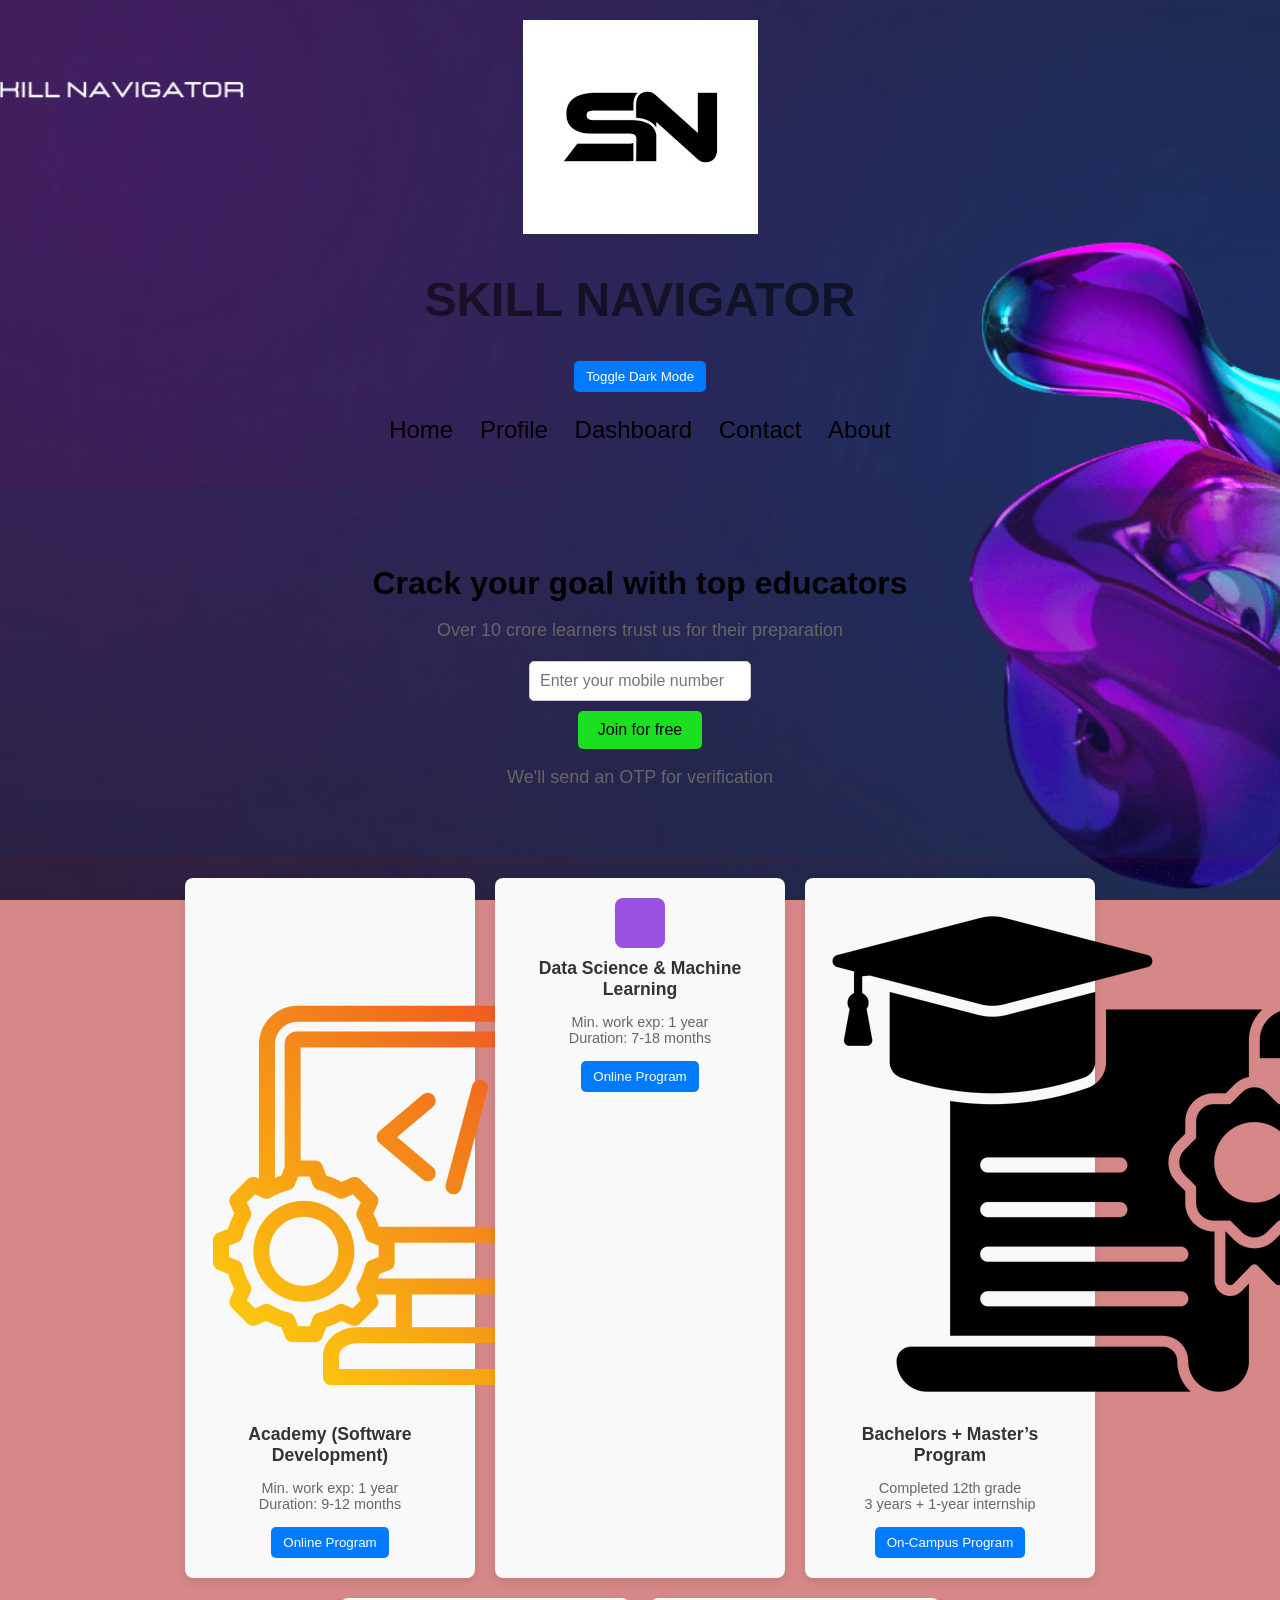
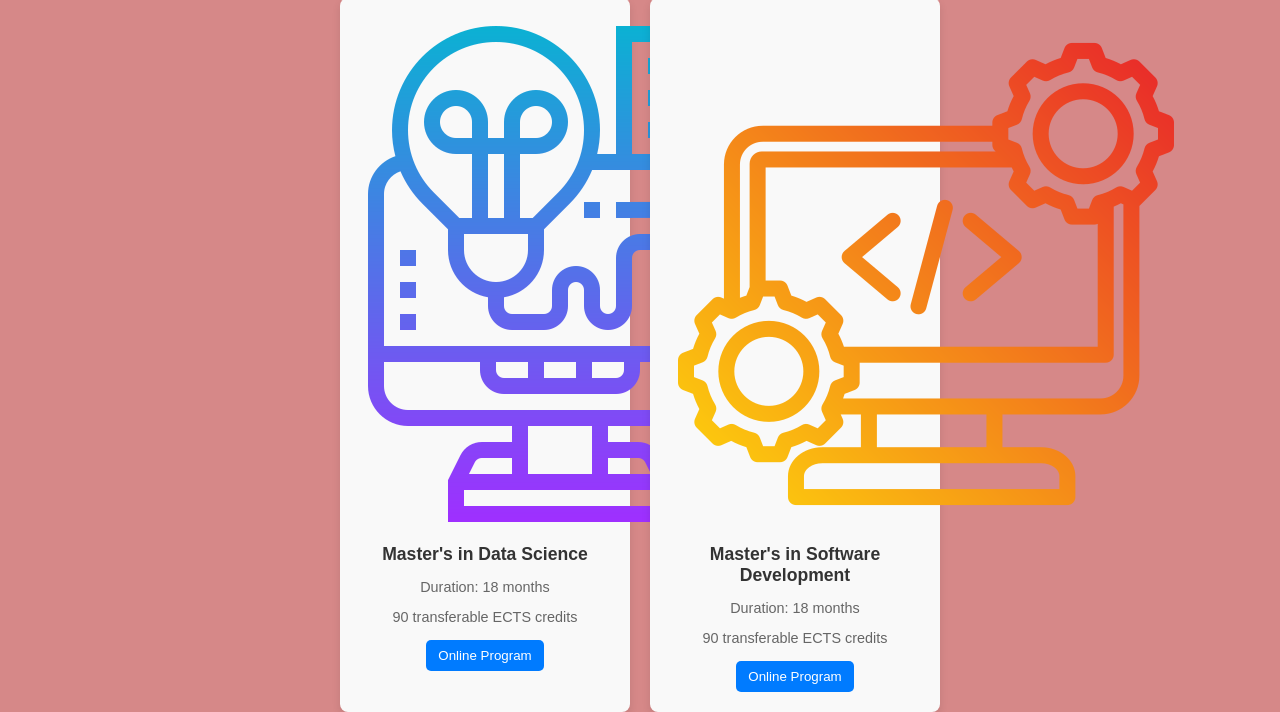
==== index.html @ 837e09be "Update index.html" ====
<!DOCTYPE html>
<html lang="en">
<head>
    <meta charset="UTF-8">
    <meta name="viewport" content="width=device-width, initial-scale=1.0">
    <title>Skill Navigator</title>
    <link rel="stylesheet" href="styles.css">
</head>
<body>
    <div id="image-background">
        <img src="images/Home.png" alt="Background Image" id="background-img">
    </div>

    <header>
        <div class="title-container">
            <img src="images/Divy.png" alt="Small Logo" id="small-logo">
            <h1>SKILL NAVIGATOR</h1>
            <button class="dark-mode-toggle">Toggle Dark Mode</button>
        </div>
        <nav>
            <ul>
                <li><a href="index.html">Home</a></li>
                <li><a href="profile.html">Profile</a></li>
                <li><a href="dashboard.html">Dashboard</a></li>
                <li><a href="contact.html">Contact</a></li>
                <li><a href="https://div1912.my.canva.site/">About</a></li>
            </ul>
        </nav>
    </header>

    <main>
        <!-- Main hero section -->
        <section class="hero">
            <h2>Crack your goal with top educators</h2>
            <p>Over 10 crore learners trust us for their preparation</p>
            <div class="otp-form">
                <input type="text" placeholder="Enter your mobile number">
                <button>Join for free</button>
                <p>We'll send an OTP for verification</p>
            </div>
        </section>

        <div class="widget-container">
            <div class="widget">
                <img src="images/software-development.png" alt="Software Development" class="widget-img">
                <h3>Academy (Software Development)</h3>
                <p>Min. work exp: 1 year<br>Duration: 9-12 months</p>
                <button>Online Program</button>
            </div>
            <div class="widget">
                <div class="icon" style="background-color: #9B51E0;"></div>
                <h3>Data Science & Machine Learning</h3>
                <p>Min. work exp: 1 year<br>Duration: 7-18 months</p>
                <button>Online Program</button>
            </div>
            <div class="widget">
                <img src="images/master-degree.png" alt="Master's Program" class="widget-img">
                <h3>Bachelors + Master’s Program</h3>
                <p>Completed 12th grade<br>3 years + 1-year internship</p>
                <button>On-Campus Program</button>
            </div>
            <div class="widget">
                <img src="images/machine-learning_2172828.png" alt="Master's in Data Science" class="widget-img">
                <h3>Master's in Data Science</h3>
                <p>Duration: 18 months</p>
                <p>90 transferable ECTS credits</p>
                <button>Online Program</button>
            </div>
            <div class="widget">
                <img src="images/software-development.png" alt="Master's in Software Development" class="widget-img">
                <h3>Master's in Software Development</h3>
                <p>Duration: 18 months</p>
                <p>90 transferable ECTS credits</p>
                <button>Online Program</button>
            </div>
        </div>
    </main>

    <script src="script.js"></script>
</body>
</html>
---- styles.css ----
/* Dark mode styles */
body.dark-mode {
    background-color: #121212;
    color: #ffffff;
}

body.dark-mode header {
    color: #ffffff;
}

body.dark-mode nav ul li a {
    color: #ffffff;
}

body.dark-mode .hero {
    background-color: #1f1f1f;
}

body.dark-mode .otp-form input,
body.dark-mode .otp-form button {
    background-color: #333;
    color: #ffffff;
}

body.dark-mode .carousel {
    background-color: #333;
}

body.dark-mode .course-item {
    background-color: #444;
    color: #ffffff;
}

body.dark-mode .profile-container {
    background-color: #333;
    color: #ffffff;
}

body.dark-mode .widget {
    background-color: #333;
    color: #ffffff;
}

#image-background {
    position: fixed;
    top: 0;
    left: 0;
    width: 100%;
    height: 100%;
    overflow: hidden;
    z-index: -1; /* Keep the image in the background */
    background: rgba(255, 255, 255, 0.5); /* Adjust alpha value for transparency */


  }
  
  #background-img {
    width: 100%;
    height: 100%;
    object-fit: cover; /* Ensures the image covers the entire background */
    opacity: 1000; /* Adjust opacity for transparency */

  }
  
body {
    font-family: Arial, sans-serif;
    margin: 0;
    padding: 0;
    background-color: #d68888;
    text-align: center;
}

  
header {
   
    padding: 20px;
    color: rgba(3, 3, 3, 0.581);
    font-size: 24px;
    
}




nav ul {
    list-style-type: none;
    padding: 0;
}

nav ul li {
    display: inline;
    margin: 0 10px;
}

nav ul li a {
    color: rgb(1, 1, 1);
    text-decoration: none;
}
.hero {
    background-color: #272c5649;
    padding: 50px 20px;
    box-shadow: 0 4px 8px rgba(153, 47, 47, 0.1);
    margin: 0px;
}

.hero h2 {
    font-size: 32px;
    margin-bottom: 10px;
}

.hero p {
    font-size: 18px;
    margin-bottom: 20px;
}

.otp-form {
    display: flex;
    flex-direction: column;
    align-items: center;
}

.otp-form input {
    padding: 10px;
    font-size: 16px;
    margin-bottom: 10px;
    width: 200px;
    border: 1px solid #ccc;
    border-radius: 5px;
}

.otp-form button {
    padding: 10px 20px;
    font-size: 16px;
    background-color: #1be022;
    color: rgb(0, 0, 0);
    border: none;
    border-radius: 5px;
    cursor: pointer;
}

.otp-form button:hover {
    background-color: #0fde1a;
}

.goal-selection {
    background-color: #cfb2e35e;
    padding: 30px 20px;
    box-shadow: 0 4px 8px rgba(0, 0, 0, 0.1);
    margin: 0px;
}

.goal-selection h3 {
    font-size: 24px;
    margin-bottom: 10px;
}

.goal-selection p {
    font-size: 16px;
}
.carousel {
    background-color: #c64545;
    padding: 30px 20px;
    box-shadow: 0 4px 8px rgba(0, 0, 0, 0.1);
    margin: 0px;
    position: relative;
}

.carousel-container {
    display: flex;
    overflow: hidden;
    width: 100%;
    box-sizing: content-box;
}

.carousel-slide {
    display: flex;
    transition: transform 0.3s ease-in-out;
}

.course-item {
    min-width: 200px;
    margin: 10px;
    padding: 20px;
    background-color: #fff;
    box-shadow: 0 4px 8px rgba(0, 0, 0, 0.1);
    border-radius: 5px;
}

.carousel-btn {
    position: absolute;
    top: 50%;
    transform: translateY(-50%);
    background-color: #ff7e5f;
    color: white;
    border: none;
    padding: 10px;
    cursor: pointer;
}

.carousel-btn.prev {
    left: 10px;
}

.carousel-btn.next {
    right: 10px;
}

.carousel-btn:hover {
    background-color: #feb47b;
}
/* Existing styles... */

.search-bar {
    display: flex;
    justify-content: center;
    margin-top: 10px;
}

.search-bar input {
    width: 300px;
    padding: 10px;
    border: 1px solid #ccc;
    border-radius: 5px;
    box-sizing: border-box;
}
#image-background {
    position: fixed;
    top: 0;
    left: 0;
    width: 100%;
    height: 100%;
    overflow: hidden;
    z-index: -1; /* Keep the image in the background */
  }
  
  #background-img {
    width: 100%;
    height: 100%;
    object-fit: cover; /* Ensures the image covers the entire background */
  }
  
#logo {
    max-width: 100px;
  }
.profile-container {
    background: rgb(190, 179, 179);
    padding: 2em;
    border-radius: 10px;
    box-shadow: 0 4px 8px rgba(0, 0, 0, 0.1);
    max-width: 400px;
    margin: 2em auto;
    text-align: center;
  }
  
  .profile-info p {
    font-size: 1.2em;
    margin: 1em 0;
  }
  
  #logout-button {
    padding: 10px 20px;
    background: #007BFF;
    color: rgb(58, 31, 31);
    border: none;
    border-radius: 5px;
    cursor: pointer;
    transition: background 0.3s ease;
  }
  
  #logout-button:hover {
    background: #0056b3;
  }
  #courses {
    background: #f8f8f8;
    padding: 2em;
    border-radius: 10px;
    box-shadow: 0 4px 8px rgba(0, 0, 0, 0.1);
    max-width: 800px;
    margin: 2em auto;
    text-align: center;
  }
  
  .course-list {
    display: flex;
    flex-direction: column;
    gap: 1em;
  }
  
  .course-item {
    background: white;
    padding: 1em;
    border-radius: 10px;
    box-shadow: 0 4px 8px rgba(0, 0, 0, 0.1);
  }
  
  .course-item h3 {
    margin-top: 0;
  }
.widget-container {
    display: flex;
    flex-wrap: wrap;
    gap: 20px;
    max-width: 1000px;
    margin: 0 auto;
    justify-content: center;
}

.widget {
    flex: 1 1 200px; /* Allow each widget to be at least 200px and grow */
    max-width: 250px;
    padding: 20px;
    border-radius: 8px;
    box-shadow: 0 4px 8px rgba(0, 0, 0, 0.1);
    text-align: center;
    background-color: #f9f9f9;
}

.icon {
    width: 50px;
    height: 50px;
    margin: 0 auto 10px;
    border-radius: 8px;
}

h3 {
    font-size: 1.1em;
    color: #333;
    margin: 10px 0;
}

p {
    font-size: 0.9em;
    color: #666;
}

button {
    background-color: #007bff;
    color: #fff;
    padding: 8px 12px;
    border: none;
    border-radius: 5px;
    cursor: pointer;
}
button:hover {
    background-color: #0056b3;
}

/* CSS for adding gap between the Online Programs section and the grids */
.On-Campus Programs {
    margin-bottom: 20px; /* Adjust this value as needed */
}

/* Add this class to the div containing the program grids */
.widget-container {
    margin-top: 20px; /* Adjust this value as needed */
}
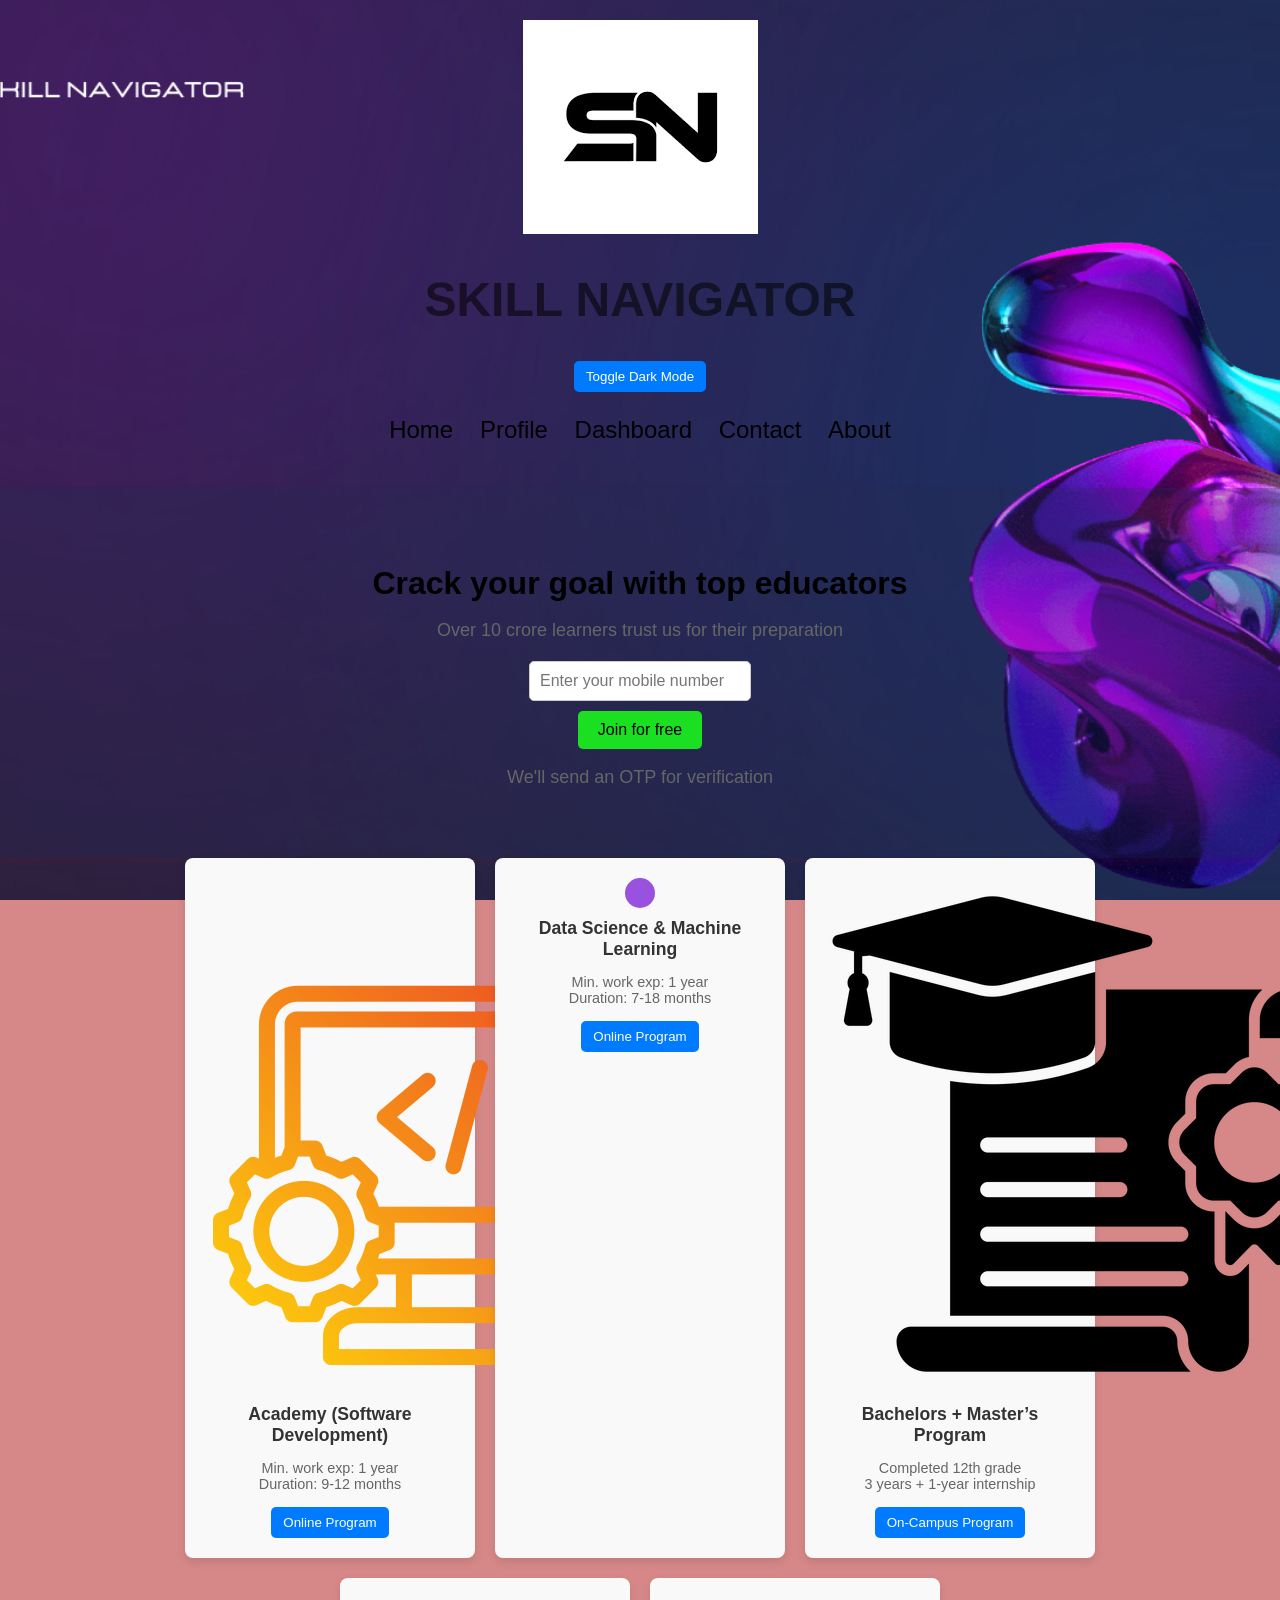
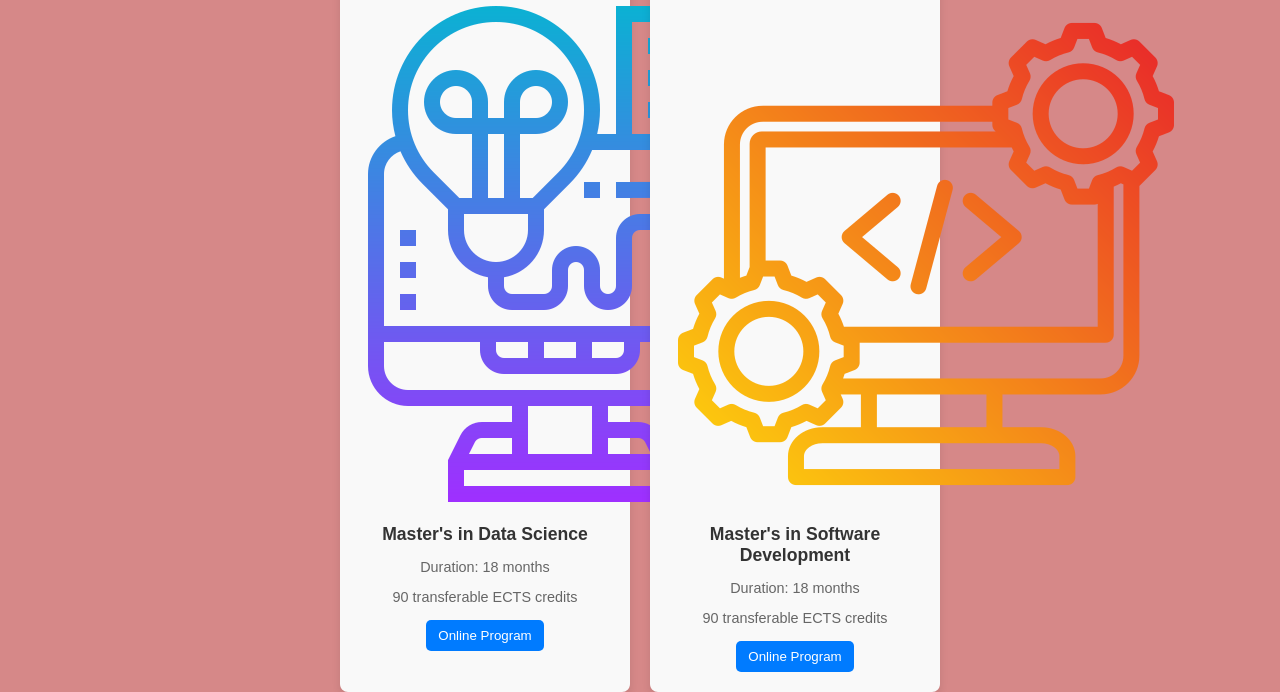
==== commit 92ac0494: "Update index.html" ====
--- a/index.html
+++ b/index.html
@@ -75,6 +75,12 @@
             </div>
         </div>
     </main>
+  <!-- Chatbot Embed Container -->
+    <div class="chatbot-container">
+        <script async type='module' src='https://interfaces.zapier.com/assets/web-components/zapier-interfaces/zapier-interfaces.esm.js'></script>
+        <zapier-interfaces-chatbot-embed is-popup='true' chatbot-id='cm35h8wq5002lpnaqj9us7ahk' height='400px' width='300px'></zapier-interfaces-chatbot-embed>
+    </div>
+
 
     <script src="script.js"></script>
 </body>
--- a/styles.css
+++ b/styles.css
@@ -38,6 +38,26 @@
 
 body.dark-mode .widget {
     background-color: #333;
+    color: #ffffff;
+}
+
+body.dark-mode .widget button {
+    background-color: #007bff;
+    color: #fff;
+}
+
+body.dark-mode .widget button:hover {
+    background-color: #0056b3;
+}
+
+body.dark-mode .widget .icon {
+    background-color: #666;
+}
+
+body.dark-mode .widget-img {
+    filter: brightness(0.7);
+}
+body.dark-mode background-img  {
     color: #ffffff;
 }
 
@@ -50,18 +70,15 @@
     overflow: hidden;
     z-index: -1; /* Keep the image in the background */
     background: rgba(255, 255, 255, 0.5); /* Adjust alpha value for transparency */
-
-
-  }
-  
-  #background-img {
+}
+
+#background-img {
     width: 100%;
     height: 100%;
     object-fit: cover; /* Ensures the image covers the entire background */
-    opacity: 1000; /* Adjust opacity for transparency */
-
-  }
-  
+    opacity: 1; /* Adjust opacity for transparency */
+}
+
 body {
     font-family: Arial, sans-serif;
     margin: 0;
@@ -70,17 +87,11 @@
     text-align: center;
 }
 
-  
 header {
-   
     padding: 20px;
     color: rgba(3, 3, 3, 0.581);
     font-size: 24px;
-    
-}
-
-
-
+}
 
 nav ul {
     list-style-type: none;
@@ -96,6 +107,7 @@
     color: rgb(1, 1, 1);
     text-decoration: none;
 }
+
 .hero {
     background-color: #272c5649;
     padding: 50px 20px;
@@ -157,58 +169,50 @@
 .goal-selection p {
     font-size: 16px;
 }
-.carousel {
-    background-color: #c64545;
-    padding: 30px 20px;
-    box-shadow: 0 4px 8px rgba(0, 0, 0, 0.1);
-    margin: 0px;
-    position: relative;
-}
-
-.carousel-container {
-    display: flex;
-    overflow: hidden;
-    width: 100%;
-    box-sizing: content-box;
-}
-
-.carousel-slide {
-    display: flex;
-    transition: transform 0.3s ease-in-out;
-}
-
+/* Container for the course grid */
+.course-grid {
+    display: flex;
+    flex-wrap: wrap;
+    justify-content: center;
+    gap: 20px;
+}
+
+/* Individual course item styling */
 .course-item {
-    min-width: 200px;
-    margin: 10px;
+    flex: 1 1 200px; /* Each course takes minimum 200px */
+    max-width: 250px; /* Limit maximum width */
     padding: 20px;
-    background-color: #fff;
-    box-shadow: 0 4px 8px rgba(0, 0, 0, 0.1);
-    border-radius: 5px;
-}
-
-.carousel-btn {
-    position: absolute;
-    top: 50%;
-    transform: translateY(-50%);
-    background-color: #ff7e5f;
-    color: white;
-    border: none;
-    padding: 10px;
-    cursor: pointer;
-}
-
-.carousel-btn.prev {
-    left: 10px;
-}
-
-.carousel-btn.next {
-    right: 10px;
-}
-
-.carousel-btn:hover {
-    background-color: #feb47b;
-}
-/* Existing styles... */
+    border-radius: 10px;
+    box-shadow: 0 4px 8px rgba(0, 0, 0, 0.1);
+    text-align: center;
+    background-color: #f9f9f9;
+    display: flex;
+    flex-direction: column;
+    align-items: center;
+}
+
+/* Icon styling within the course item */
+.course-item .icon {
+    width: 50px; /* Smaller size for icon */
+    height: 50px;
+    margin-bottom: 15px;
+    border-radius: 50%;
+    background-color: #666; /* Optional background */
+}
+
+/* Course title and description styling */
+.course-item h3 {
+    font-size: 1.1em;
+    margin: 10px 0;
+    color: #333;
+}
+
+.course-item p {
+    font-size: 0.9em;
+    color: #666;
+}
+
+
 
 .search-bar {
     display: flex;
@@ -223,25 +227,7 @@
     border-radius: 5px;
     box-sizing: border-box;
 }
-#image-background {
-    position: fixed;
-    top: 0;
-    left: 0;
-    width: 100%;
-    height: 100%;
-    overflow: hidden;
-    z-index: -1; /* Keep the image in the background */
-  }
-  
-  #background-img {
-    width: 100%;
-    height: 100%;
-    object-fit: cover; /* Ensures the image covers the entire background */
-  }
-  
-#logo {
-    max-width: 100px;
-  }
+
 .profile-container {
     background: rgb(190, 179, 179);
     padding: 2em;
@@ -250,14 +236,14 @@
     max-width: 400px;
     margin: 2em auto;
     text-align: center;
-  }
-  
-  .profile-info p {
+}
+
+.profile-info p {
     font-size: 1.2em;
     margin: 1em 0;
-  }
-  
-  #logout-button {
+}
+
+#logout-button {
     padding: 10px 20px;
     background: #007BFF;
     color: rgb(58, 31, 31);
@@ -265,12 +251,13 @@
     border-radius: 5px;
     cursor: pointer;
     transition: background 0.3s ease;
-  }
-  
-  #logout-button:hover {
+}
+
+#logout-button:hover {
     background: #0056b3;
-  }
-  #courses {
+}
+
+#courses {
     background: #f8f8f8;
     padding: 2em;
     border-radius: 10px;
@@ -278,36 +265,26 @@
     max-width: 800px;
     margin: 2em auto;
     text-align: center;
-  }
-  
-  .course-list {
+}
+
+.course-list {
     display: flex;
     flex-direction: column;
     gap: 1em;
-  }
-  
-  .course-item {
-    background: white;
-    padding: 1em;
-    border-radius: 10px;
-    box-shadow: 0 4px 8px rgba(0, 0, 0, 0.1);
-  }
-  
-  .course-item h3 {
-    margin-top: 0;
-  }
+}
+
 .widget-container {
     display: flex;
     flex-wrap: wrap;
     gap: 20px;
-    max-width: 1000px;
+    max-width: 1000px; /* Allows the container to expand */
     margin: 0 auto;
     justify-content: center;
 }
 
 .widget {
-    flex: 1 1 200px; /* Allow each widget to be at least 200px and grow */
-    max-width: 250px;
+    flex: 1 1 200px; /* Minimum width of 200px for each widget */
+    max-width: 250px; /* Max width of each widget */
     padding: 20px;
     border-radius: 8px;
     box-shadow: 0 4px 8px rgba(0, 0, 0, 0.1);
@@ -316,11 +293,13 @@
 }
 
 .icon {
-    width: 50px;
-    height: 50px;
+    width: 30px; /* Adjusted width for better visibility */
+    height: 30px; /* Adjusted height for better visibility */
     margin: 0 auto 10px;
-    border-radius: 8px;
-}
+    border-radius: 50%; /* Ensures the icon is circular */
+    background-color: #666; /* Optional: add background color for visibility */
+}
+
 
 h3 {
     font-size: 1.1em;
@@ -341,16 +320,7 @@
     border-radius: 5px;
     cursor: pointer;
 }
+
 button:hover {
     background-color: #0056b3;
 }
-
-/* CSS for adding gap between the Online Programs section and the grids */
-.On-Campus Programs {
-    margin-bottom: 20px; /* Adjust this value as needed */
-}
-
-/* Add this class to the div containing the program grids */
-.widget-container {
-    margin-top: 20px; /* Adjust this value as needed */
-}
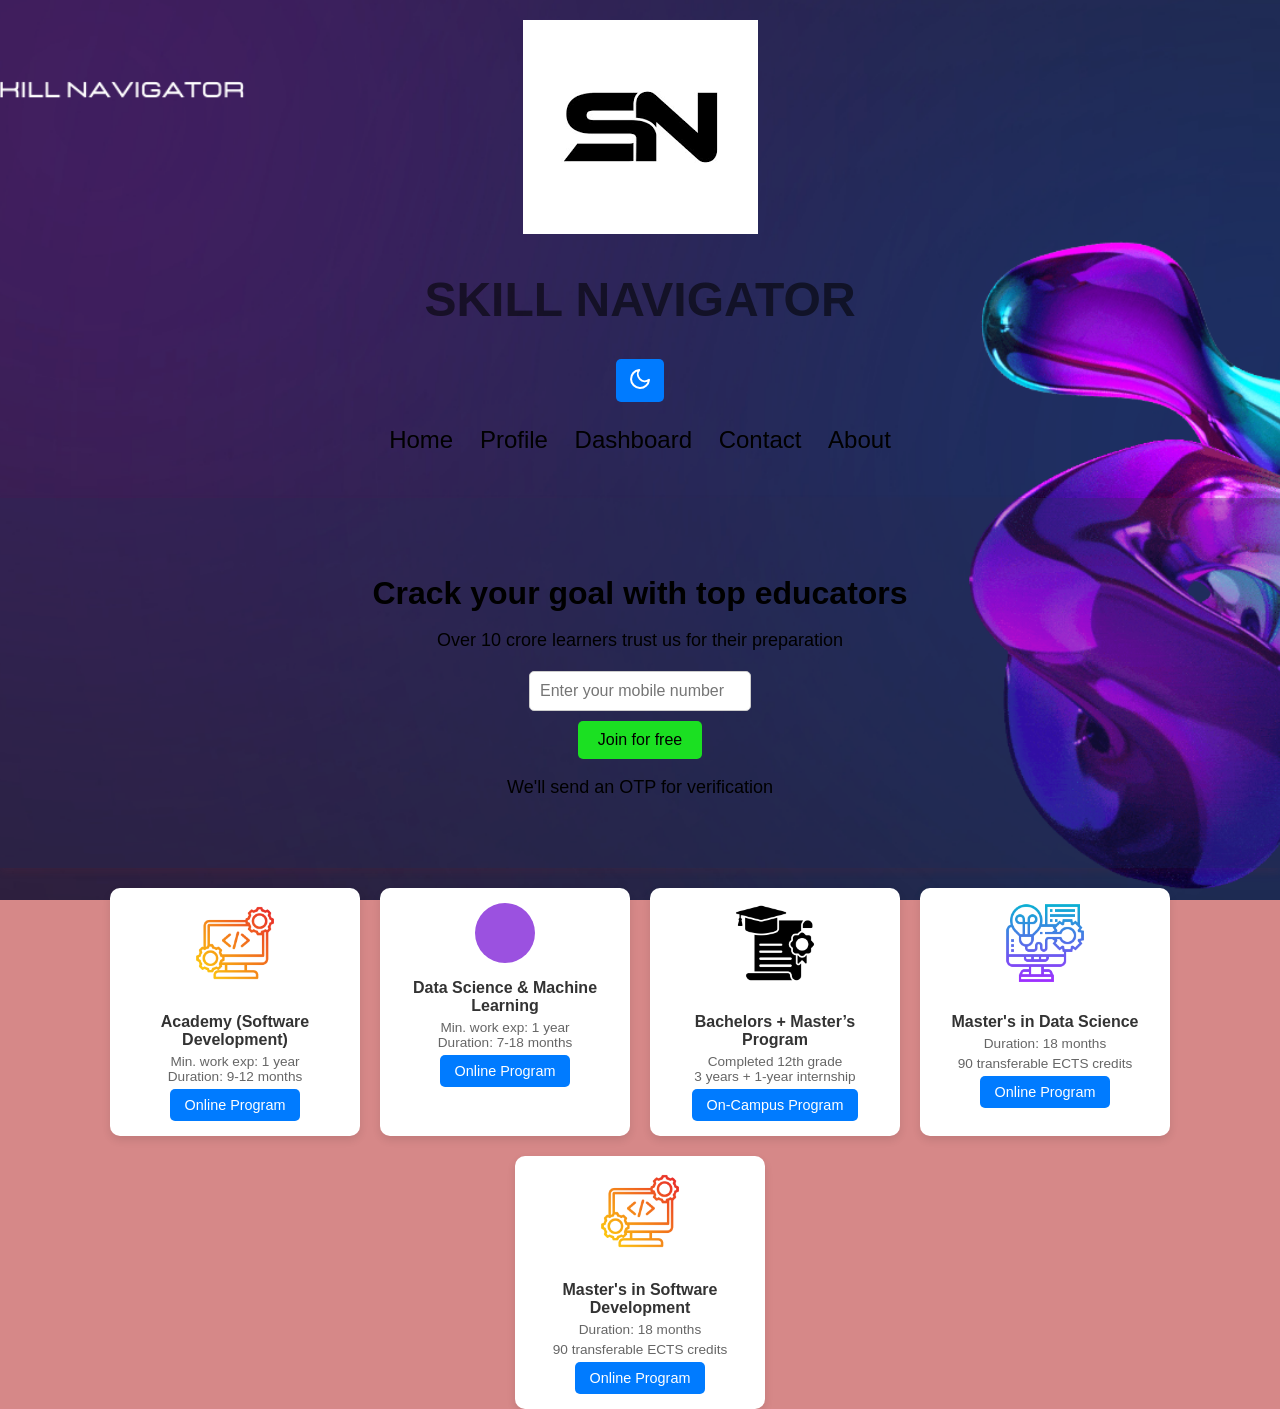
==== commit 27c5b1de: "Update index.html" ====
--- a/index.html
+++ b/index.html
@@ -15,7 +15,12 @@
         <div class="title-container">
             <img src="images/Divy.png" alt="Small Logo" id="small-logo">
             <h1>SKILL NAVIGATOR</h1>
-            <button class="dark-mode-toggle">Toggle Dark Mode</button>
+            <button class="dark-mode-toggle">
+    <svg xmlns="http://www.w3.org/2000/svg" width="24" height="24" viewBox="0 0 24 24" fill="none" stroke="currentColor" stroke-width="2" stroke-linecap="round" stroke-linejoin="round">
+        <path d="M21 12.79A9 9 0 1 1 11.21 3a7 7 0 0 0 9.79 9.79z"></path>
+    </svg>
+</button>
+            
         </div>
         <nav>
             <ul>
--- a/styles.css
+++ b/styles.css
@@ -8,43 +8,43 @@
     color: #ffffff;
 }
 
+body.dark-mode #image-background {
+    background: rgba(0, 0, 0, 0.5); /* Adjust alpha value for dark transparency */
+}
+
+body.dark-mode #background-img {
+    opacity: 0.8; /* Optionally reduce brightness for dark mode */
+}
 body.dark-mode nav ul li a {
     color: #ffffff;
 }
 
 body.dark-mode .hero {
-    background-color: #1f1f1f;
+    background-color: #2a2a2a;
 }
 
 body.dark-mode .otp-form input,
 body.dark-mode .otp-form button {
-    background-color: #333;
-    color: #ffffff;
-}
-
-body.dark-mode .carousel {
-    background-color: #333;
-}
-
-body.dark-mode .course-item {
     background-color: #444;
     color: #ffffff;
 }
+
+
 
 body.dark-mode .profile-container {
     background-color: #333;
     color: #ffffff;
 }
 
-body.dark-mode .widget {
+body.dark-mode .widget-container .widget {
     background-color: #333;
     color: #ffffff;
 }
-
-body.dark-mode .widget button {
-    background-color: #007bff;
-    color: #fff;
-}
+body.dark-mode .widget-container .widget button {
+    background-color: #555;
+    color: #ffffff;
+}
+
 
 body.dark-mode .widget button:hover {
     background-color: #0056b3;
@@ -273,43 +273,66 @@
     gap: 1em;
 }
 
+/* Widget Container */
 .widget-container {
     display: flex;
     flex-wrap: wrap;
+    justify-content: center;
     gap: 20px;
-    max-width: 1000px; /* Allows the container to expand */
-    margin: 0 auto;
-    justify-content: center;
-}
-
+    margin-top: 20px;
+}
+
+/* Individual Widget */
 .widget {
-    flex: 1 1 200px; /* Minimum width of 200px for each widget */
-    max-width: 250px; /* Max width of each widget */
-    padding: 20px;
-    border-radius: 8px;
-    box-shadow: 0 4px 8px rgba(0, 0, 0, 0.1);
-    text-align: center;
-    background-color: #f9f9f9;
-}
-
-.icon {
-    width: 30px; /* Adjusted width for better visibility */
-    height: 30px; /* Adjusted height for better visibility */
+    width: 220px; /* Controls the size of each widget container */
+    background-color: #fff;
+    padding: 15px;
+    box-shadow: 0 4px 8px rgba(0, 0, 0, 0.1);
+    border-radius: 10px;
+    text-align: center;
+}
+
+/* Widget Images */
+.widget-img {
+    width: 80px; /* Smaller width */
+    height: auto; /* Maintain aspect ratio */
+    margin-bottom: 10px;
+}
+
+/* Icon in Widget (for div icons) */
+.widget .icon {
+    width: 60px; /* Smaller width */
+    height: 60px; /* Smaller height */
+    background-color: #e0e0e0;
+    border-radius: 50%;
     margin: 0 auto 10px;
-    border-radius: 50%; /* Ensures the icon is circular */
-    background-color: #666; /* Optional: add background color for visibility */
-}
-
-
-h3 {
-    font-size: 1.1em;
+}
+
+/* Text Styling */
+.widget h3 {
+    font-size: 1rem;
+    margin-bottom: 5px;
     color: #333;
-    margin: 10px 0;
-}
-
-p {
-    font-size: 0.9em;
+}
+
+.widget p {
+    font-size: 0.85rem;
     color: #666;
+    margin: 5px 0;
+}
+
+.widget button {
+    padding: 8px 15px;
+    font-size: 0.9rem;
+    background-color: #007bff;
+    color: #fff;
+    border: none;
+    border-radius: 5px;
+    cursor: pointer;
+}
+
+.widget button:hover {
+    background-color: #0056b3;
 }
 
 button {
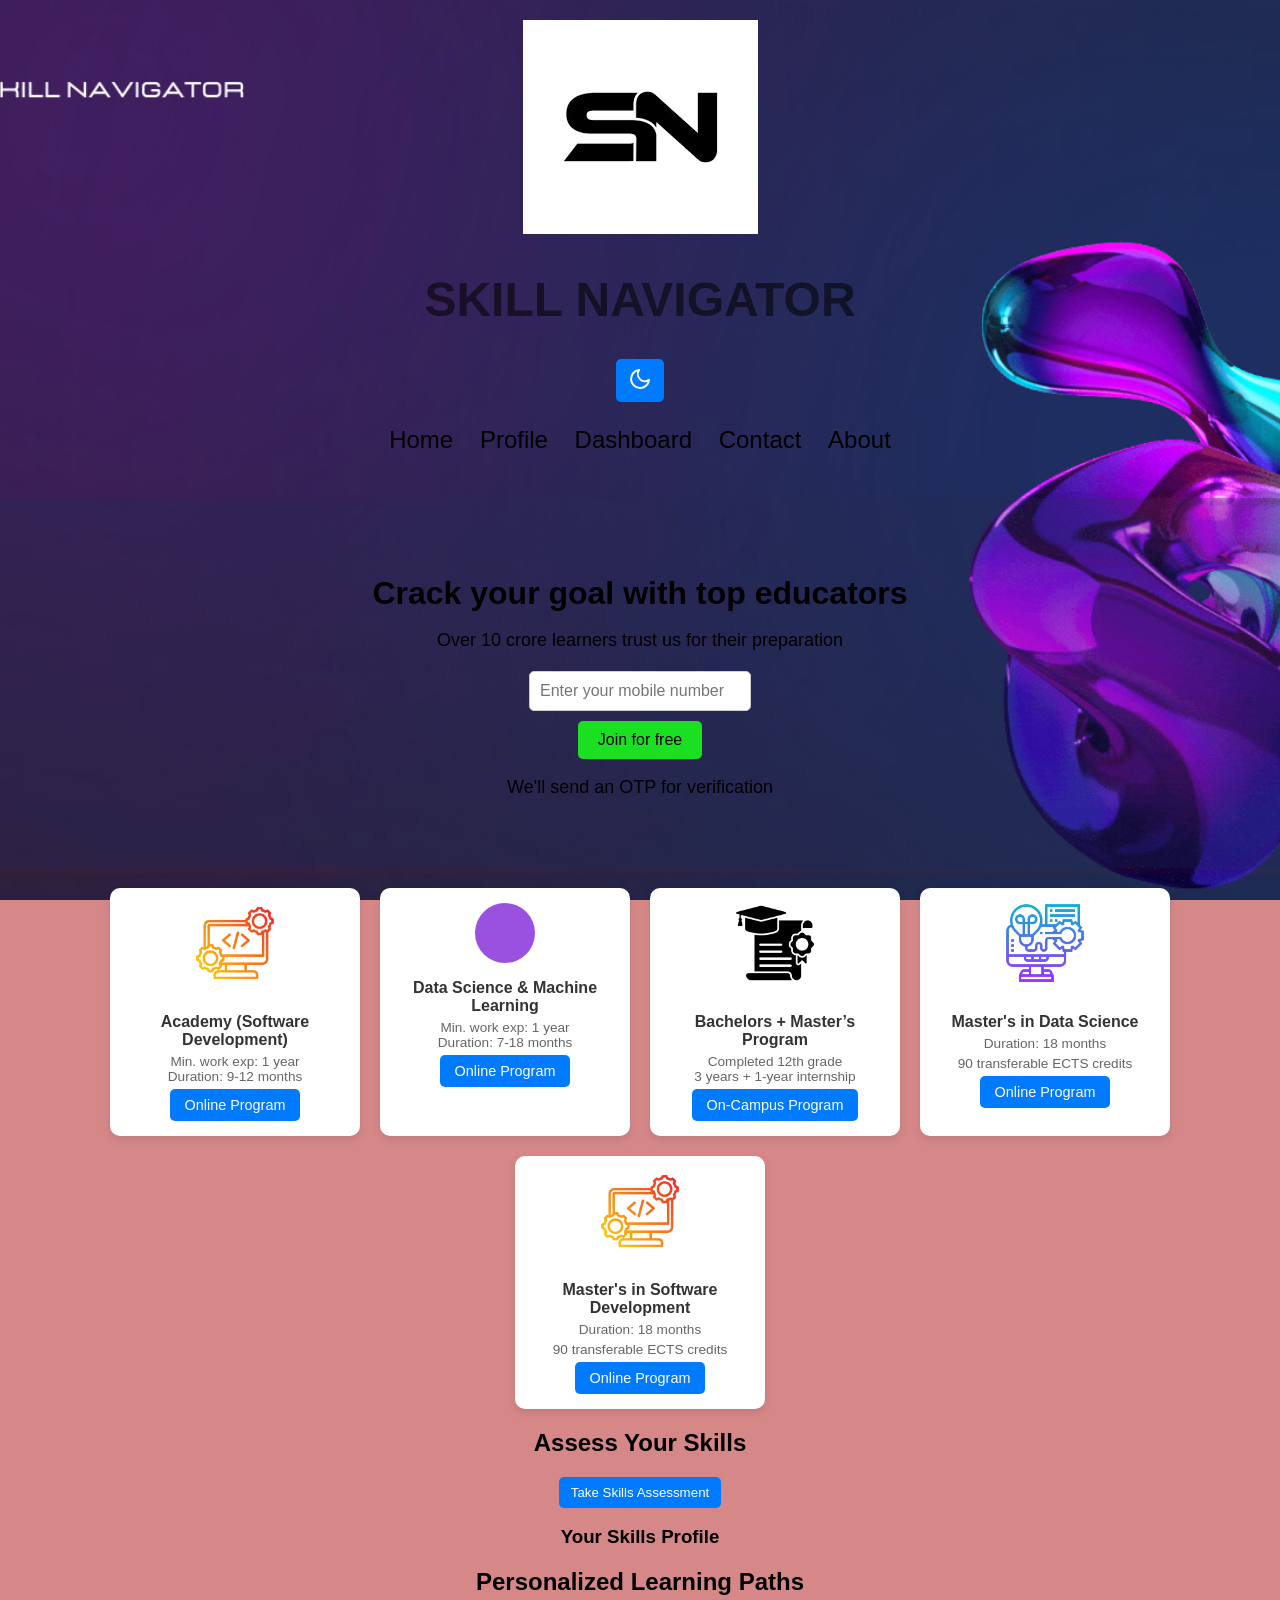
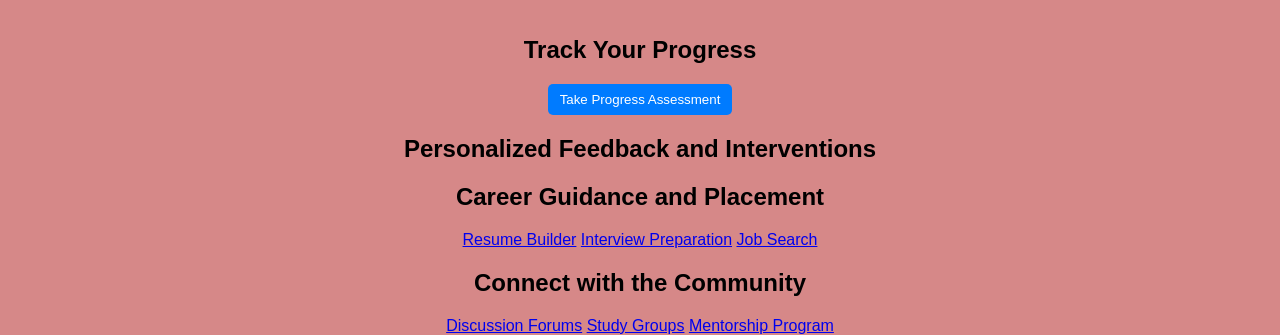
==== commit 21ccea48: "Update index.html" ====
--- a/index.html
+++ b/index.html
@@ -80,6 +80,64 @@
             </div>
         </div>
     </main>
+     <!-- Skills Assessment Integration -->
+        <section class="skills-assessment">
+            <h2>Assess Your Skills</h2>
+            <button id="startAssessment">Take Skills Assessment</button>
+            <div id="assessmentResults" class="hidden">
+                <h3>Your Skills Profile</h3>
+                <p id="skillsScore"></p>
+                <p id="recommendedCourses"></p>
+            </div>
+        </section>
+
+        <!-- Personalized Learning Paths and Course Recommendations -->
+        <section class="learning-paths">
+            <h2>Personalized Learning Paths</h2>
+            <div class="course-grid">
+                <!-- Course recommendations will be populated here -->
+            </div>
+        </section>
+
+        <!-- Progress Tracking and Assessments -->
+        <section class="progress-tracking">
+            <h2>Track Your Progress</h2>
+            <div class="progress-container">
+                <div class="progress-bar">
+                    <div class="progress-indicator"></div>
+                </div>
+                <button id="assessmentButton">Take Progress Assessment</button>
+            </div>
+        </section>
+
+        <!-- Feedback and Intervention System -->
+        <section class="feedback-interventions">
+            <h2>Personalized Feedback and Interventions</h2>
+            <div class="feedback-container">
+                <p id="feedbackMessage"></p>
+                <div id="interventionActivities"></div>
+            </div>
+        </section>
+
+        <!-- Career Guidance and Placement Support -->
+        <section class="career-support">
+            <h2>Career Guidance and Placement</h2>
+            <div class="career-services">
+                <a href="resume-builder.html">Resume Builder</a>
+                <a href="interview-prep.html">Interview Preparation</a>
+                <a href="job-search.html">Job Search</a>
+            </div>
+        </section>
+
+        <!-- Collaborative Learning and Community Features -->
+        <section class="community">
+            <h2>Connect with the Community</h2>
+            <div class="community-features">
+                <a href="forums.html">Discussion Forums</a>
+                <a href="study-groups.html">Study Groups</a>
+                <a href="mentorship.html">Mentorship Program</a>
+            </div>
+        </section>
   <!-- Chatbot Embed Container -->
     <div class="chatbot-container">
         <script async type='module' src='https://interfaces.zapier.com/assets/web-components/zapier-interfaces/zapier-interfaces.esm.js'></script>
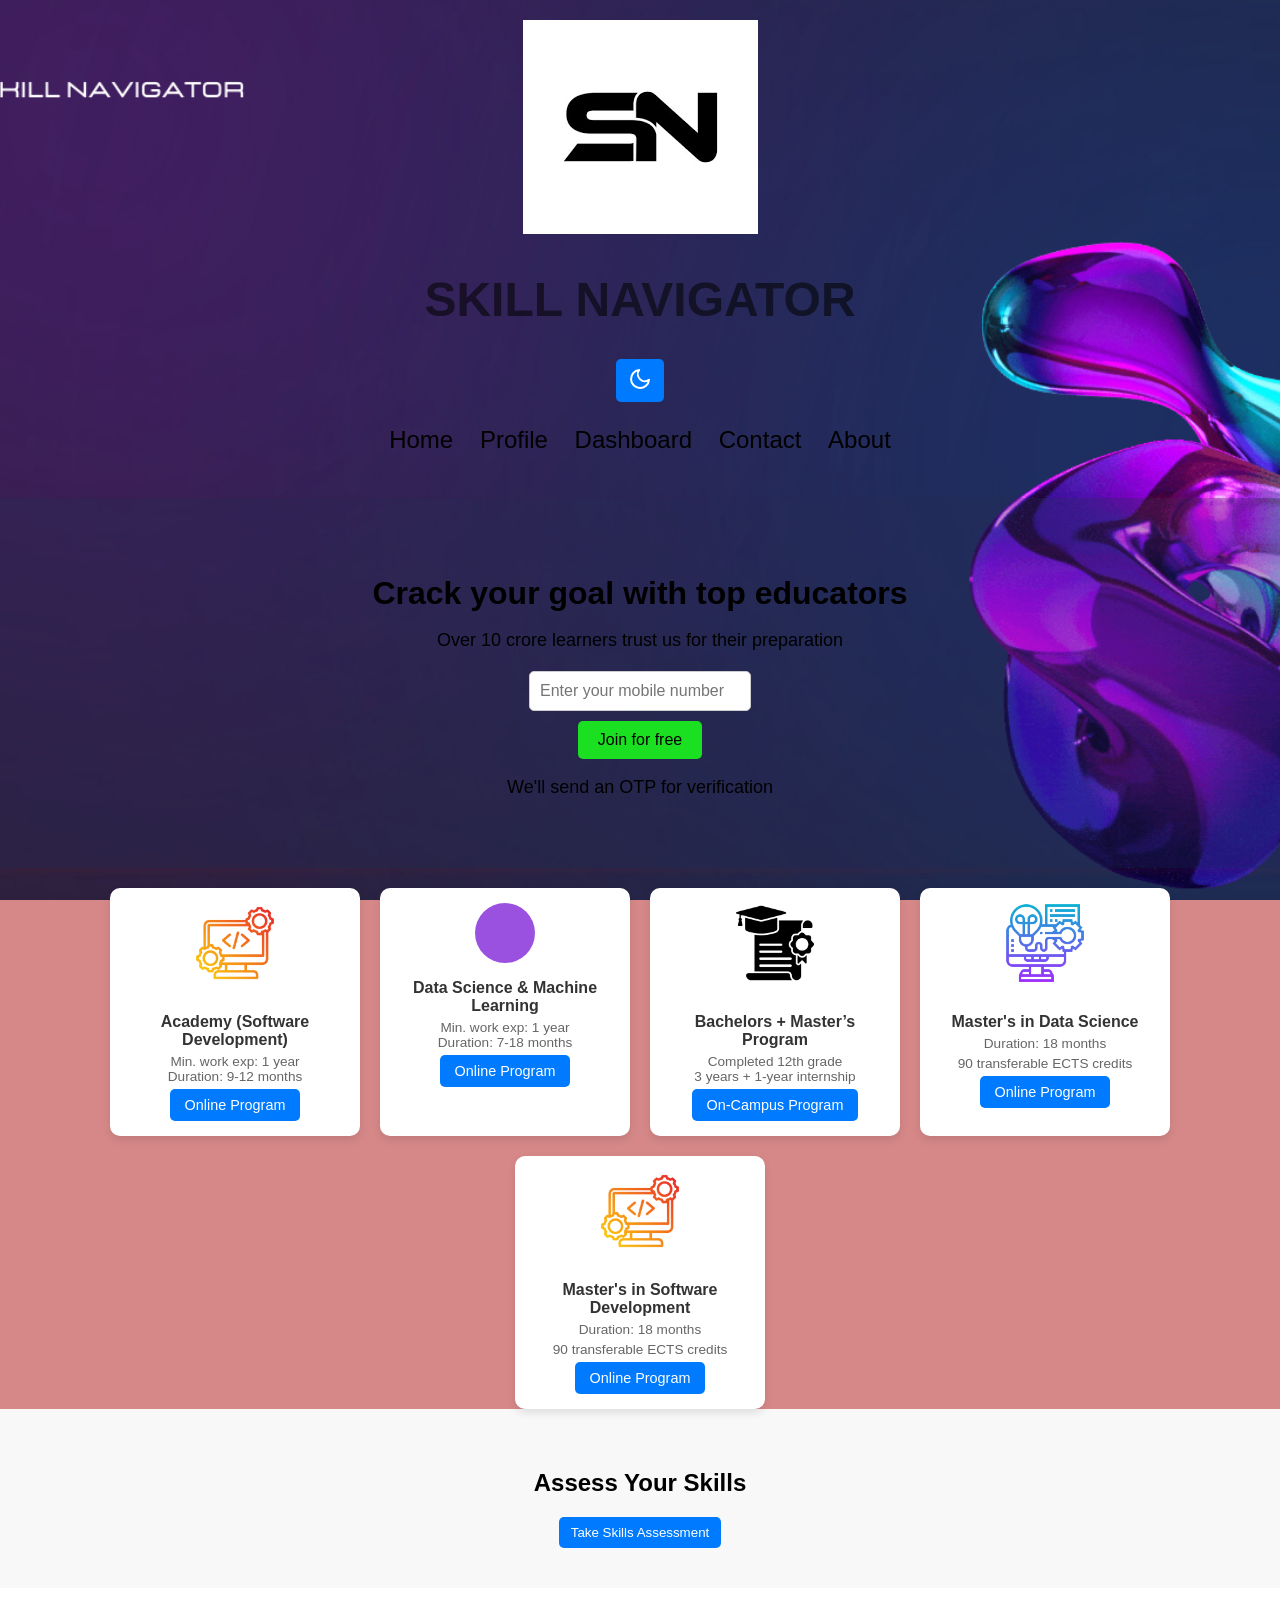
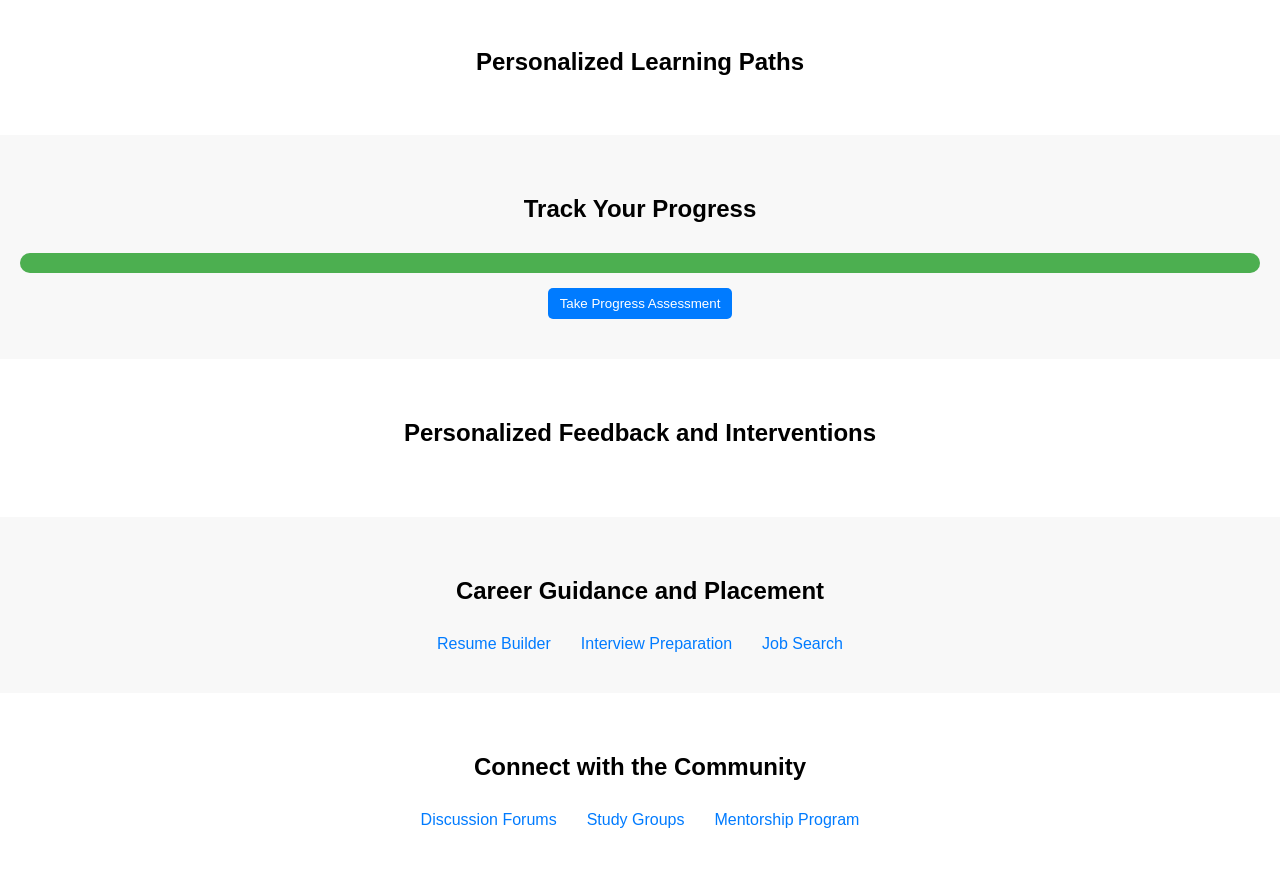
==== commit 2a695337: "Update index.html" ====
--- a/index.html
+++ b/index.html
@@ -146,5 +146,6 @@
 
 
     <script src="script.js"></script>
+    <script src="skill-assessment.js"></script>
 </body>
 </html>
--- a/styles.css
+++ b/styles.css
@@ -343,6 +343,104 @@
     border-radius: 5px;
     cursor: pointer;
 }
+/* Skills Assessment Styles */
+.skills-assessment {
+    background-color: #f8f8f8;
+    padding: 40px 20px;
+    text-align: center;
+}
+
+#assessmentResults {
+    margin-top: 30px;
+}
+
+.hidden {
+    display: none;
+}
+
+/* Personalized Learning Paths and Course Recommendations Styles */
+.learning-paths {
+    background-color: #fff;
+    padding: 40px 20px;
+    text-align: center;
+}
+
+/* Progress Tracking and Assessments Styles */
+.progress-tracking {
+    background-color: #f8f8f8;
+    padding: 40px 20px;
+    text-align: center;
+}
+
+.progress-container {
+    display: flex;
+    flex-direction: column;
+    align-items: center;
+    margin-top: 30px;
+}
+
+.progress-bar {
+    width: 100%;
+    height: 20px;
+    background-color: #e0e0e0;
+    border-radius: 10px;
+    margin-bottom: 15px;
+}
+
+.progress-indicator {
+    height: 100%;
+    background-color: #4CAF50;
+    border-radius: 10px;
+}
+
+/* Feedback and Intervention System Styles */
+.feedback-interventions {
+    background-color: #fff;
+    padding: 40px 20px;
+    text-align: center;
+}
+
+.feedback-container {
+    margin-top: 30px;
+}
+
+/* Career Guidance and Placement Support Styles */
+.career-support {
+    background-color: #f8f8f8;
+    padding: 40px 20px;
+    text-align: center;
+}
+
+.career-services {
+    display: flex;
+    justify-content: center;
+    gap: 30px;
+    margin-top: 30px;
+}
+
+.career-services a {
+    text-decoration: none;
+    color: #007bff;
+}
+
+/* Collaborative Learning and Community Styles */
+.community {
+    background-color: #fff;
+    padding: 40px 20px;
+    text-align: center;
+}
+
+.community-features {
+    display: flex;
+    justify-content: center;
+    gap: 30px;
+    margin-top: 30px;
+}
+
+.community-features a {
+    text-decoration: none;
+    color: #007bff;
+}
 
 button:hover {
     background-color: #0056b3;
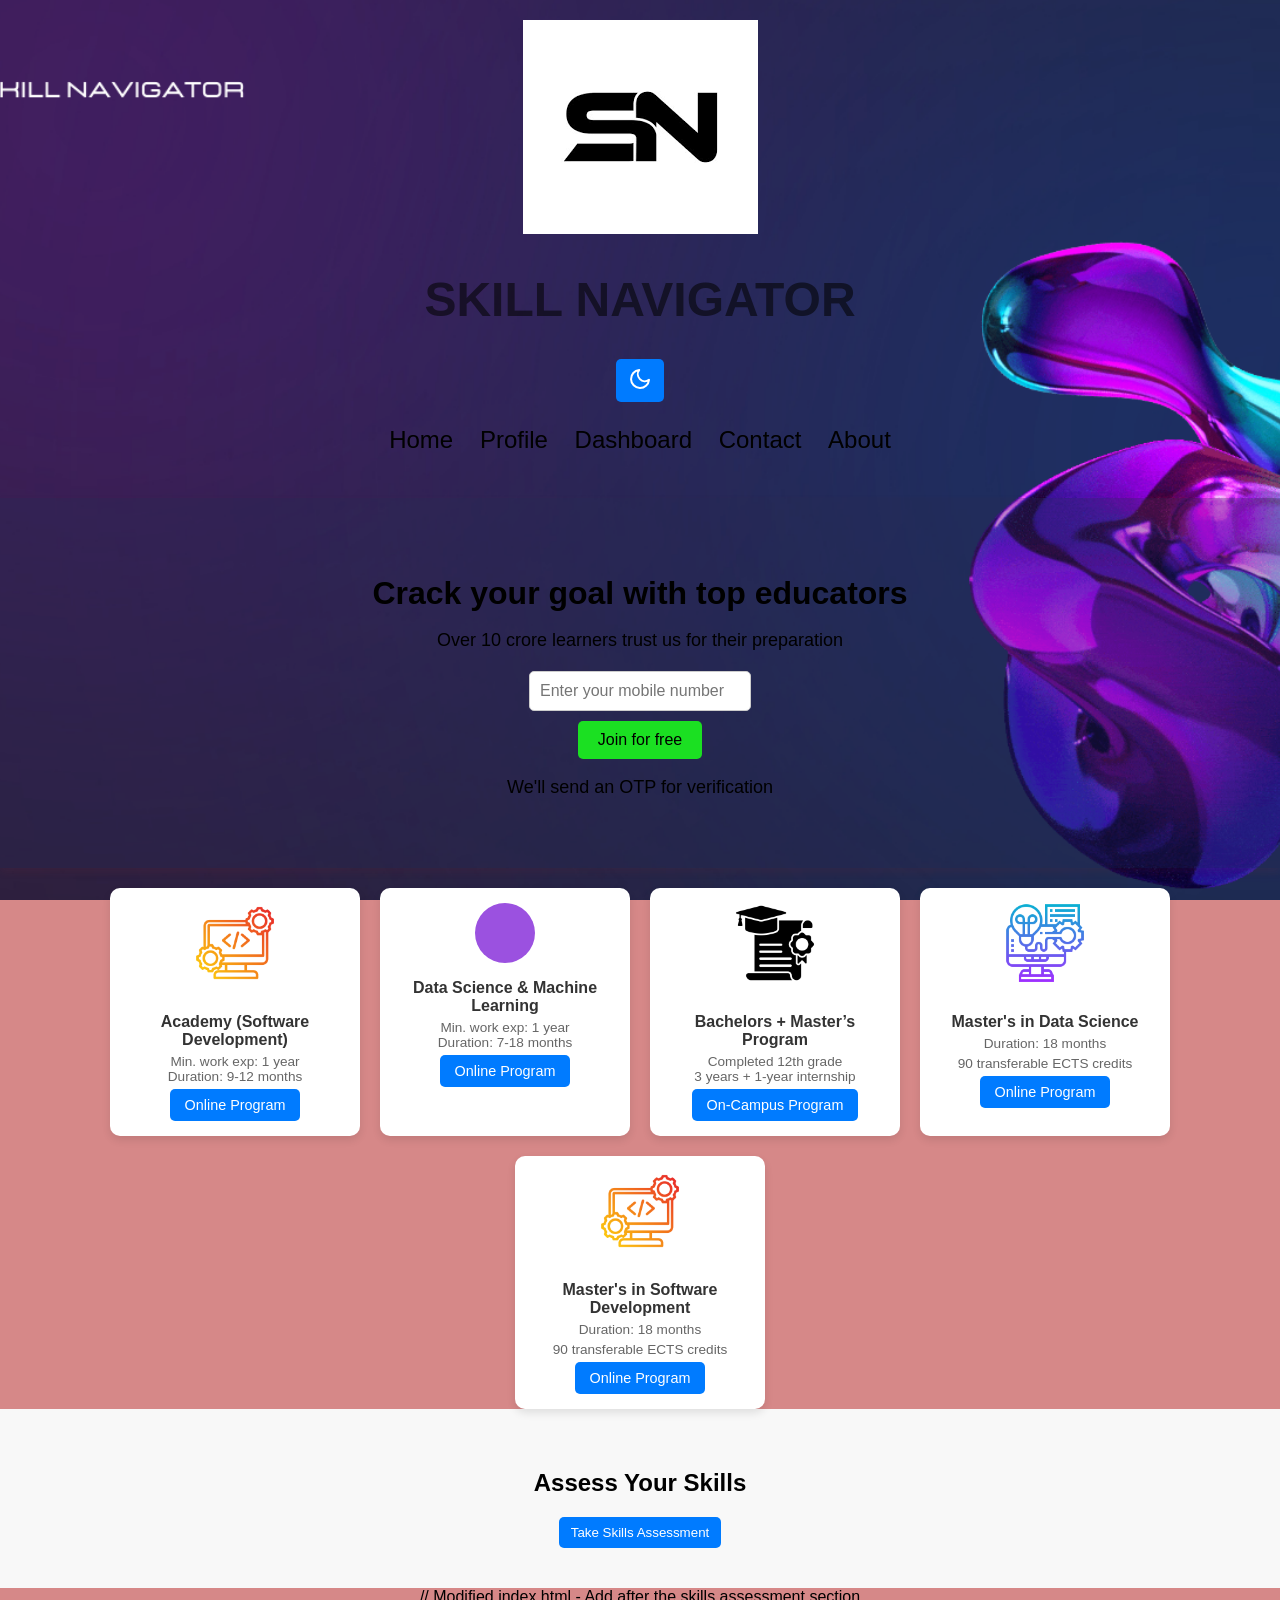
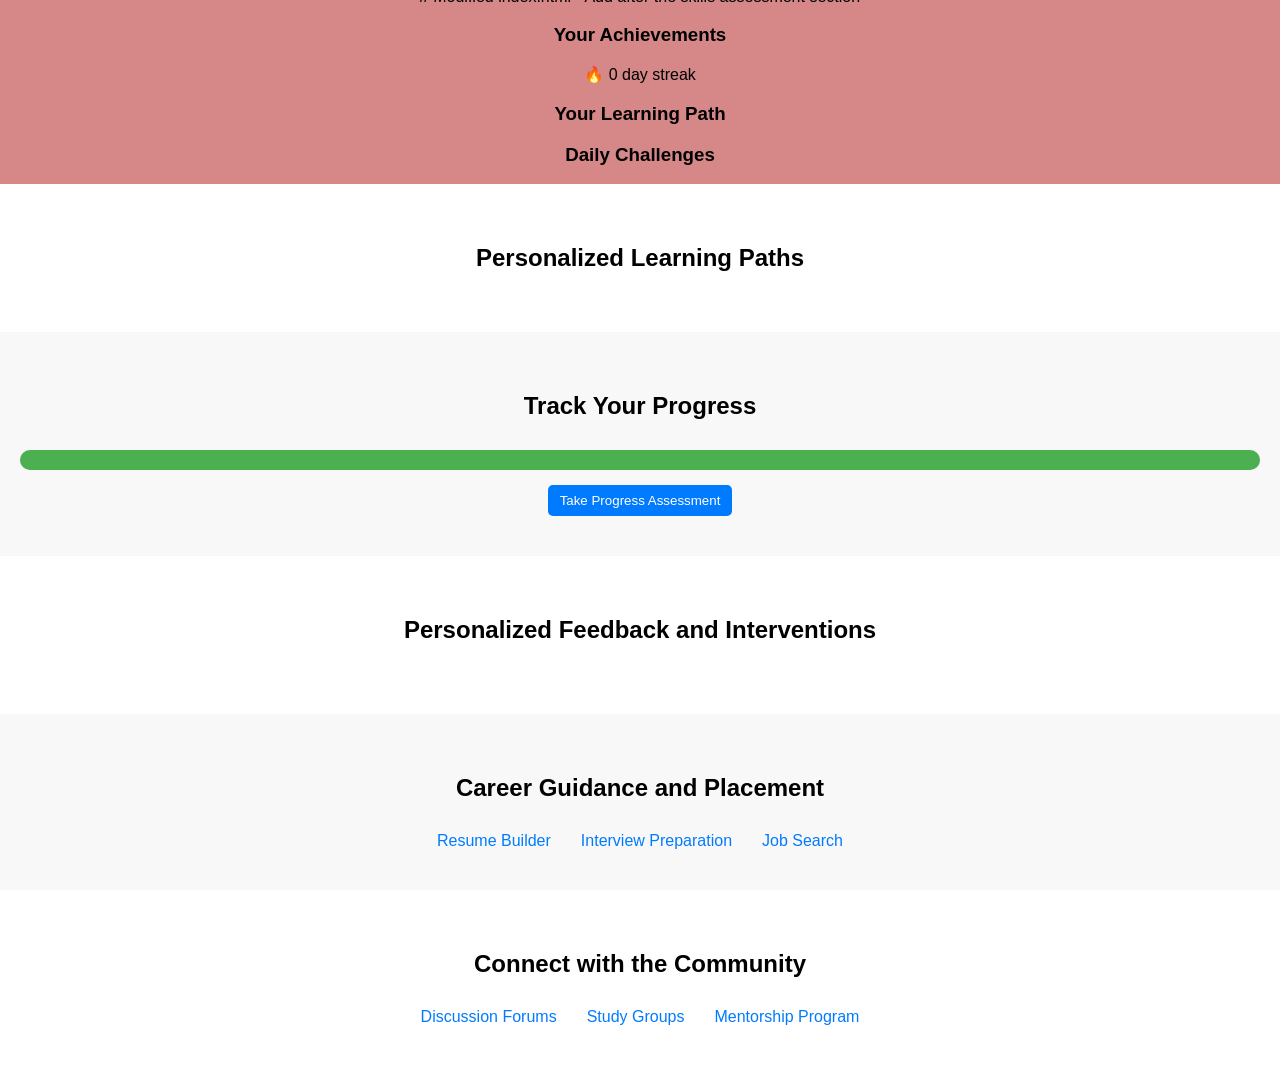
==== commit 8bd4e530: "Update index.html" ====
--- a/index.html
+++ b/index.html
@@ -90,6 +90,29 @@
                 <p id="recommendedCourses"></p>
             </div>
         </section>
+    // Modified index.html - Add after the skills assessment section
+<section class="gamification-elements">
+    <div class="achievements-container">
+        <h3>Your Achievements</h3>
+        <div class="badges-grid"></div>
+        <div class="streaks">
+            <span class="streak-count">🔥 0 day streak</span>
+            <div class="xp-bar">
+                <div class="xp-progress"></div>
+            </div>
+        </div>
+    </div>
+    
+    <div class="skill-tree">
+        <h3>Your Learning Path</h3>
+        <div class="nodes-container"></div>
+    </div>
+
+    <div class="challenges">
+        <h3>Daily Challenges</h3>
+        <div class="challenge-list"></div>
+    </div>
+</section>
 
         <!-- Personalized Learning Paths and Course Recommendations -->
         <section class="learning-paths">
--- a/styles.css
+++ b/styles.css
@@ -441,6 +441,83 @@
     text-decoration: none;
     color: #007bff;
 }
+/* Add these styles to your existing styles.css file */
+
+.question-container {
+    background-color: #fff;
+    padding: 20px;
+    border-radius: 10px;
+    box-shadow: 0 4px 8px rgba(0, 0, 0, 0.1);
+    margin: 20px auto;
+    max-width: 600px;
+}
+
+.dark-mode .question-container {
+    background-color: #333;
+    color: #fff;
+}
+
+.options-container {
+    display: flex;
+    flex-direction: column;
+    gap: 10px;
+    margin-top: 20px;
+}
+
+.option-button {
+    padding: 10px 20px;
+    border: none;
+    border-radius: 5px;
+    background-color: #007bff;
+    color: white;
+    cursor: pointer;
+    transition: background-color 0.3s ease;
+}
+
+.option-button:hover {
+    background-color: #0056b3;
+}
+
+.results-container {
+    display: grid;
+    grid-template-columns: repeat(auto-fit, minmax(280px, 1fr));
+    gap: 20px;
+    padding: 20px;
+}
+
+.category-result {
+    background-color: #fff;
+    padding: 20px;
+    border-radius: 10px;
+    box-shadow: 0 4px 8px rgba(0, 0, 0, 0.1);
+}
+
+.dark-mode .category-result {
+    background-color: #333;
+    color: #fff;
+}
+
+.course-recommendation {
+    margin: 15px 0;
+    padding: 15px;
+    background-color: #f8f9fa;
+    border-radius: 5px;
+}
+
+.dark-mode .course-recommendation {
+    background-color: #444;
+}
+
+.duration {
+    display: inline-block;
+    margin-top: 10px;
+    font-size: 0.9em;
+    color: #666;
+}
+
+.dark-mode .duration {
+    color: #aaa;
+}
 
 button:hover {
     background-color: #0056b3;
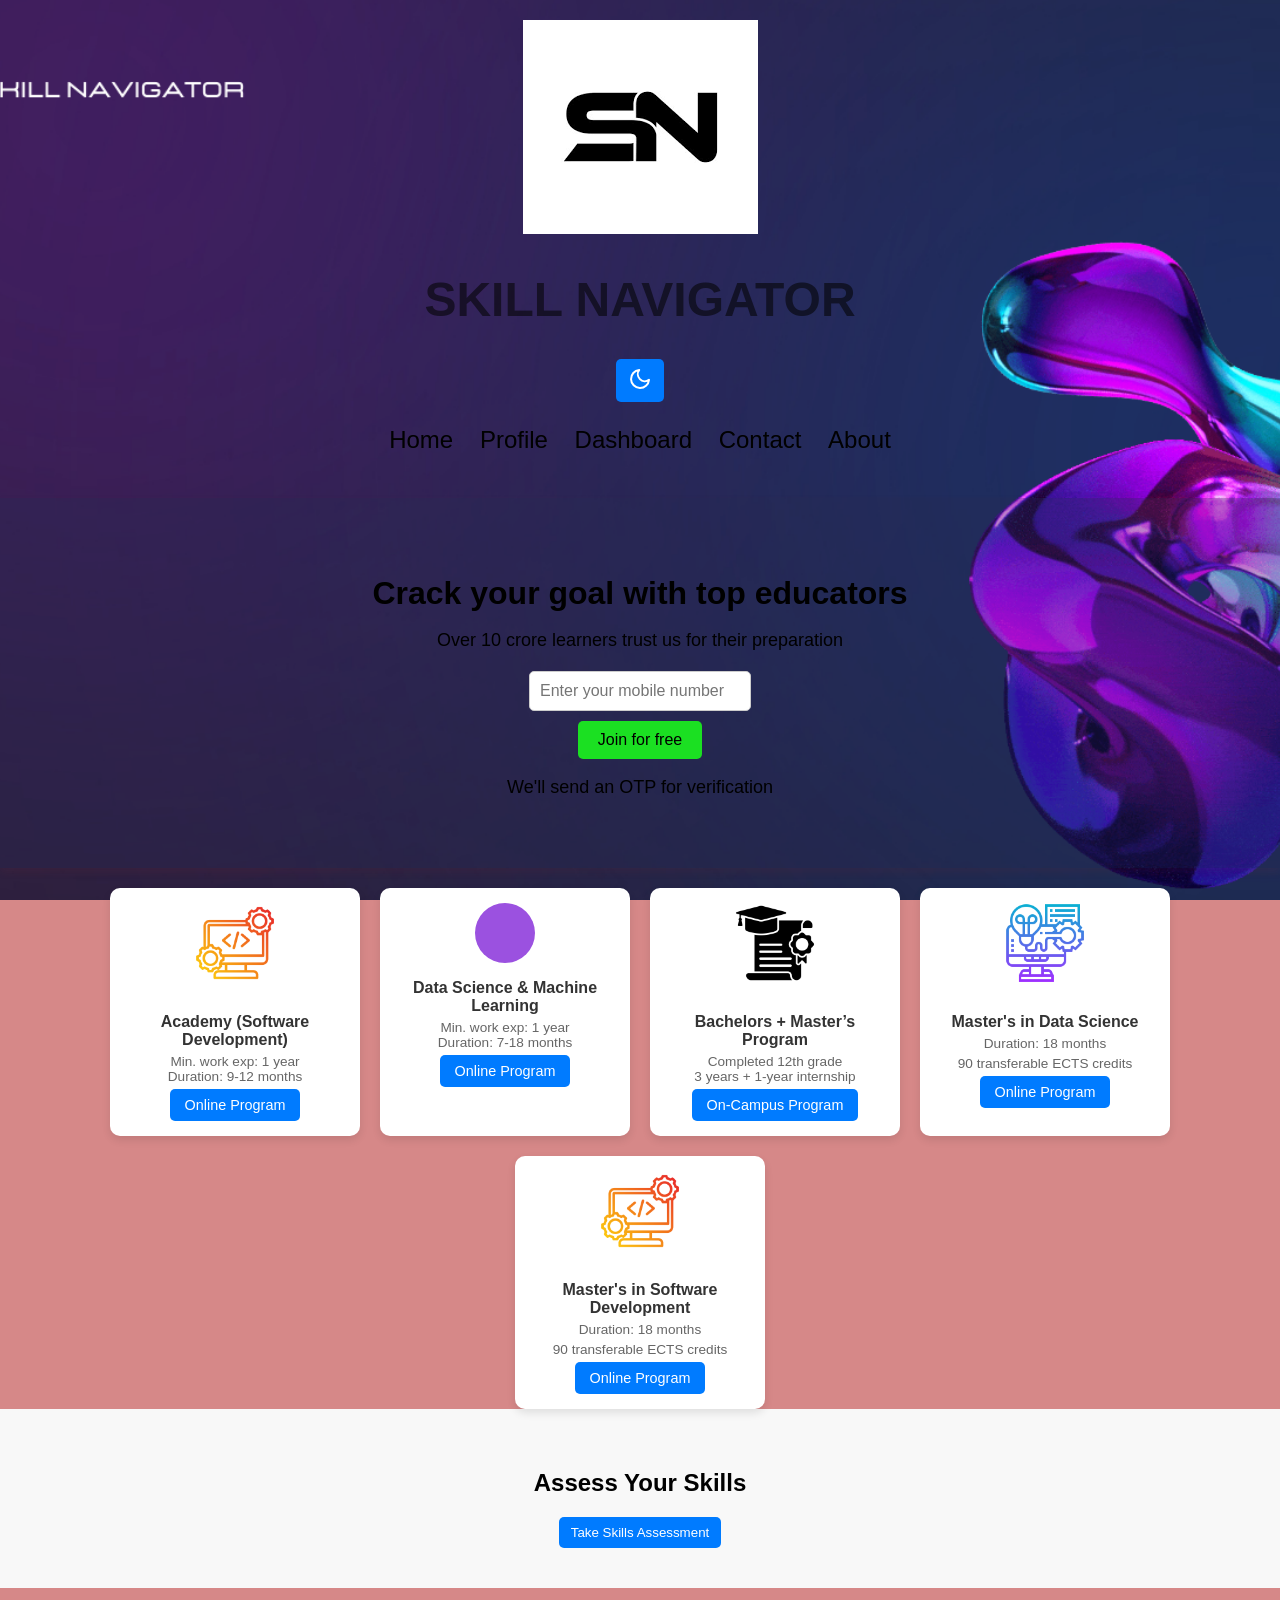
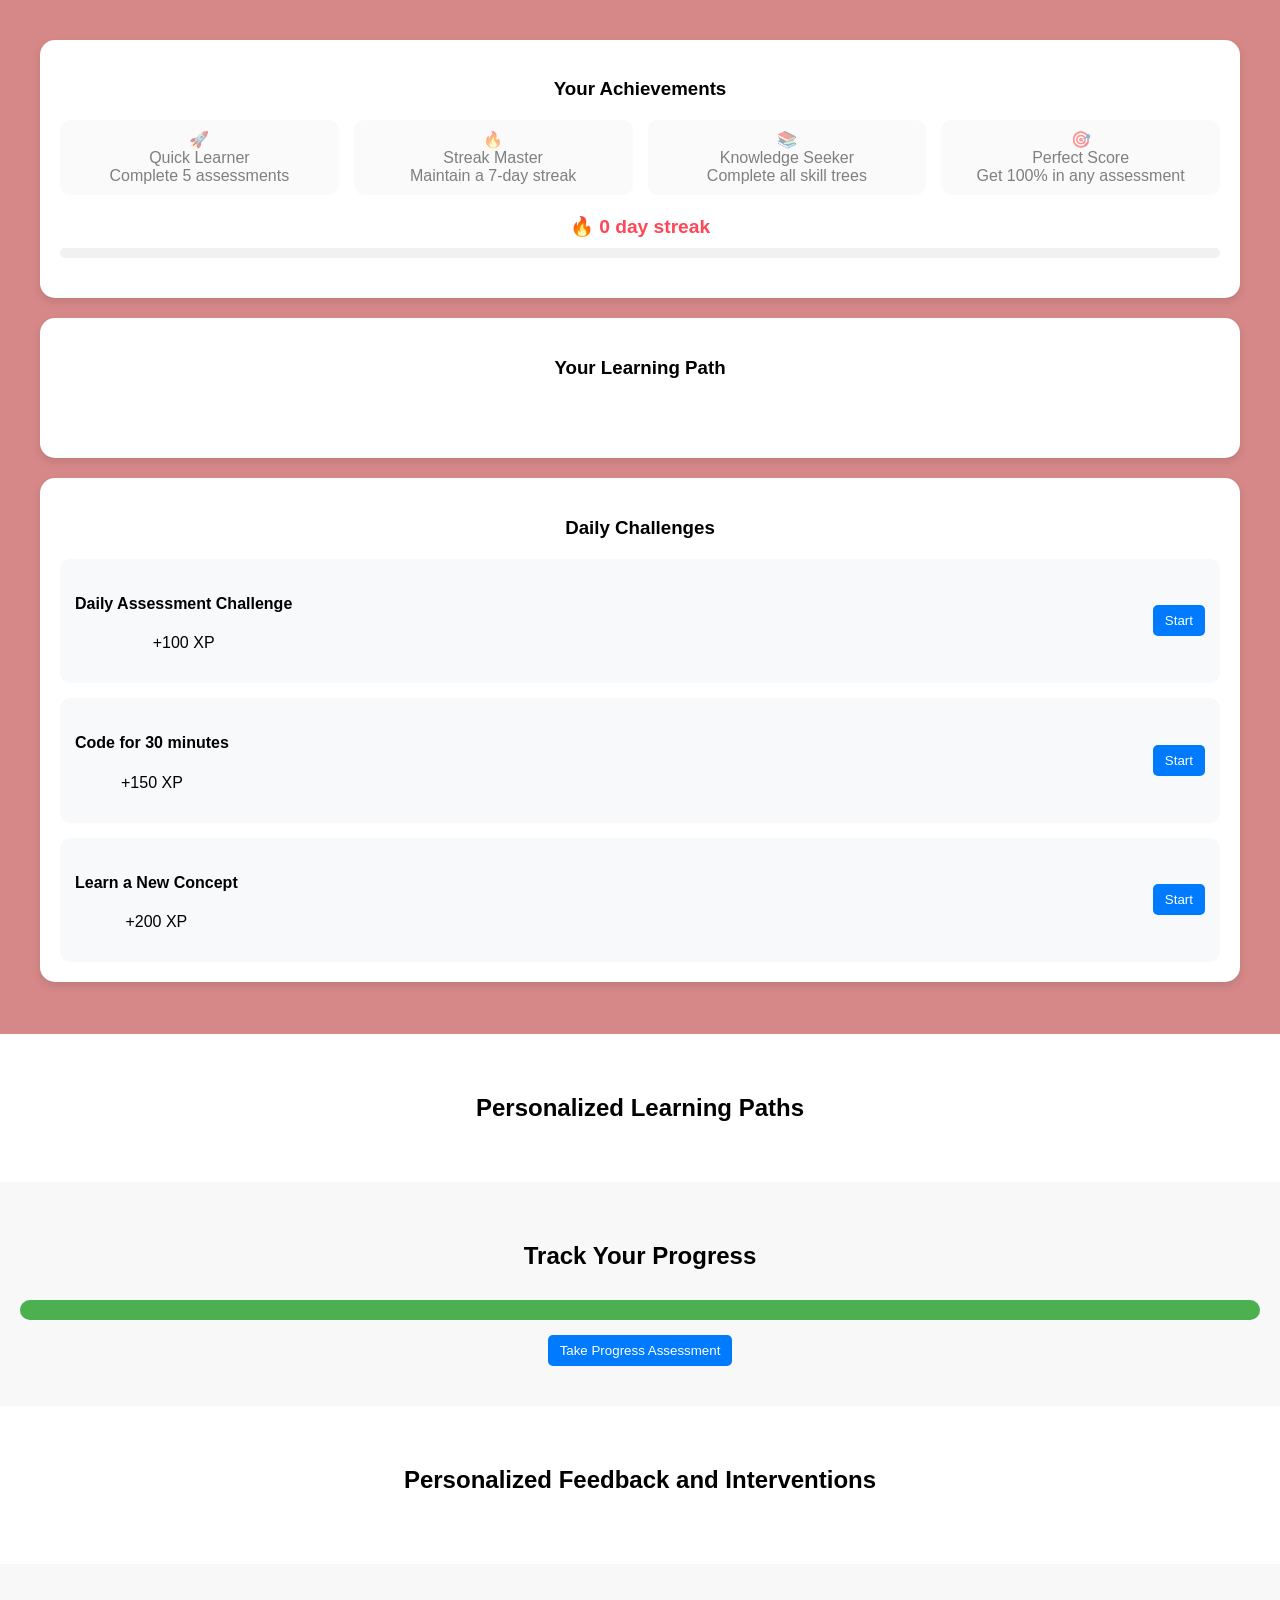
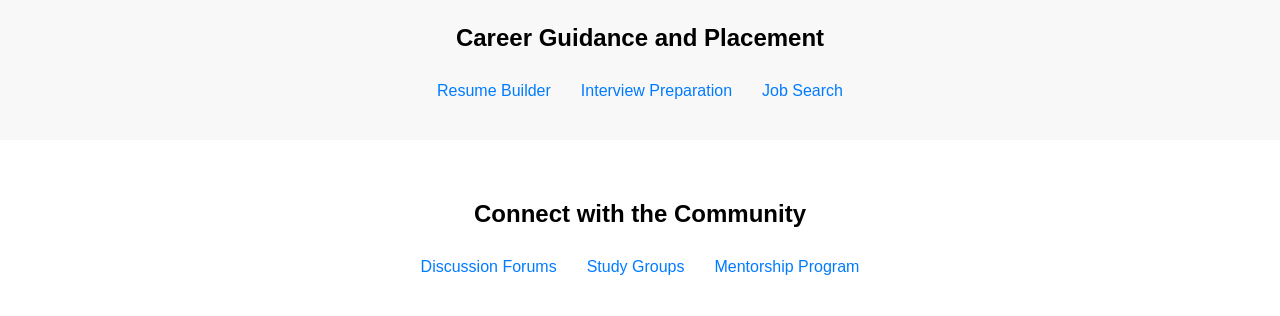
==== commit 74dbb810: "Update index.html" ====
--- a/index.html
+++ b/index.html
@@ -80,6 +80,8 @@
             </div>
         </div>
     </main>
+</div>
+    
      <!-- Skills Assessment Integration -->
         <section class="skills-assessment">
             <h2>Assess Your Skills</h2>
@@ -90,7 +92,7 @@
                 <p id="recommendedCourses"></p>
             </div>
         </section>
-    // Modified index.html - Add after the skills assessment section
+    
 <section class="gamification-elements">
     <div class="achievements-container">
         <h3>Your Achievements</h3>
--- a/styles.css
+++ b/styles.css
@@ -522,3 +522,171 @@
 button:hover {
     background-color: #0056b3;
 }
+.gamification-elements {
+    padding: 2em;
+    margin: 20px auto;
+    max-width: 1200px;
+}
+
+.achievements-container {
+    background: #fff;
+    border-radius: 15px;
+    padding: 20px;
+    margin-bottom: 20px;
+    box-shadow: 0 4px 8px rgba(0, 0, 0, 0.1);
+}
+
+.badges-grid {
+    display: grid;
+    grid-template-columns: repeat(auto-fit, minmax(100px, 1fr));
+    gap: 15px;
+    margin: 20px 0;
+}
+
+.badge {
+    text-align: center;
+    padding: 10px;
+    border-radius: 10px;
+    background: #f5f5f5;
+    transition: transform 0.3s ease;
+}
+
+.badge:hover {
+    transform: scale(1.05);
+}
+
+.badge.locked {
+    opacity: 0.5;
+}
+
+.streaks {
+    text-align: center;
+    margin: 20px 0;
+}
+
+.streak-count {
+    font-size: 1.2em;
+    font-weight: bold;
+    color: #ff4757;
+}
+
+.xp-bar {
+    height: 10px;
+    background: #f1f1f1;
+    border-radius: 5px;
+    margin: 10px 0;
+    overflow: hidden;
+}
+
+.xp-progress {
+    height: 100%;
+    background: linear-gradient(90deg, #4cd137, #44bd32);
+    width: 0%;
+    transition: width 0.5s ease;
+}
+
+.skill-tree {
+    background: #fff;
+    border-radius: 15px;
+    padding: 20px;
+    margin-bottom: 20px;
+    box-shadow: 0 4px 8px rgba(0, 0, 0, 0.1);
+}
+
+.nodes-container {
+    display: flex;
+    flex-wrap: wrap;
+    gap: 20px;
+    justify-content: center;
+    padding: 20px 0;
+}
+
+.skill-node {
+    width: 120px;
+    height: 120px;
+    border-radius: 50%;
+    display: flex;
+    align-items: center;
+    justify-content: center;
+    background: #f5f5f5;
+    cursor: pointer;
+    transition: all 0.3s ease;
+    position: relative;
+}
+
+.skill-node.completed {
+    background: #4cd137;
+    color: white;
+}
+
+.skill-node:hover {
+    transform: scale(1.1);
+}
+
+.challenges {
+    background: #fff;
+    border-radius: 15px;
+    padding: 20px;
+    box-shadow: 0 4px 8px rgba(0, 0, 0, 0.1);
+}
+
+.challenge-list {
+    display: grid;
+    gap: 15px;
+    margin-top: 20px;
+}
+
+.challenge-card {
+    background: #f8f9fa;
+    border-radius: 10px;
+    padding: 15px;
+    display: flex;
+    justify-content: space-between;
+    align-items: center;
+    transition: transform 0.3s ease;
+}
+
+.challenge-card:hover {
+    transform: translateX(10px);
+}
+
+.reward-popup {
+    position: fixed;
+    top: 50%;
+    left: 50%;
+    transform: translate(-50%, -50%);
+    background: white;
+    padding: 20px;
+    border-radius: 15px;
+    box-shadow: 0 4px 20px rgba(0, 0, 0, 0.2);
+    z-index: 1000;
+    text-align: center;
+    animation: popIn 0.5s ease;
+}
+
+@keyframes popIn {
+    0% { transform: translate(-50%, -50%) scale(0); }
+    100% { transform: translate(-50%, -50%) scale(1); }
+}
+
+/* Dark mode support */
+body.dark-mode .gamification-elements {
+    background-color: #1a1a1a;
+}
+
+body.dark-mode .achievements-container,
+body.dark-mode .skill-tree,
+body.dark-mode .challenges {
+    background-color: #2d2d2d;
+    color: #fff;
+}
+
+body.dark-mode .badge {
+    background-color: #3d3d3d;
+    color: #fff;
+}
+
+body.dark-mode .challenge-card {
+    background-color: #3d3d3d;
+    color: #fff;
+}
